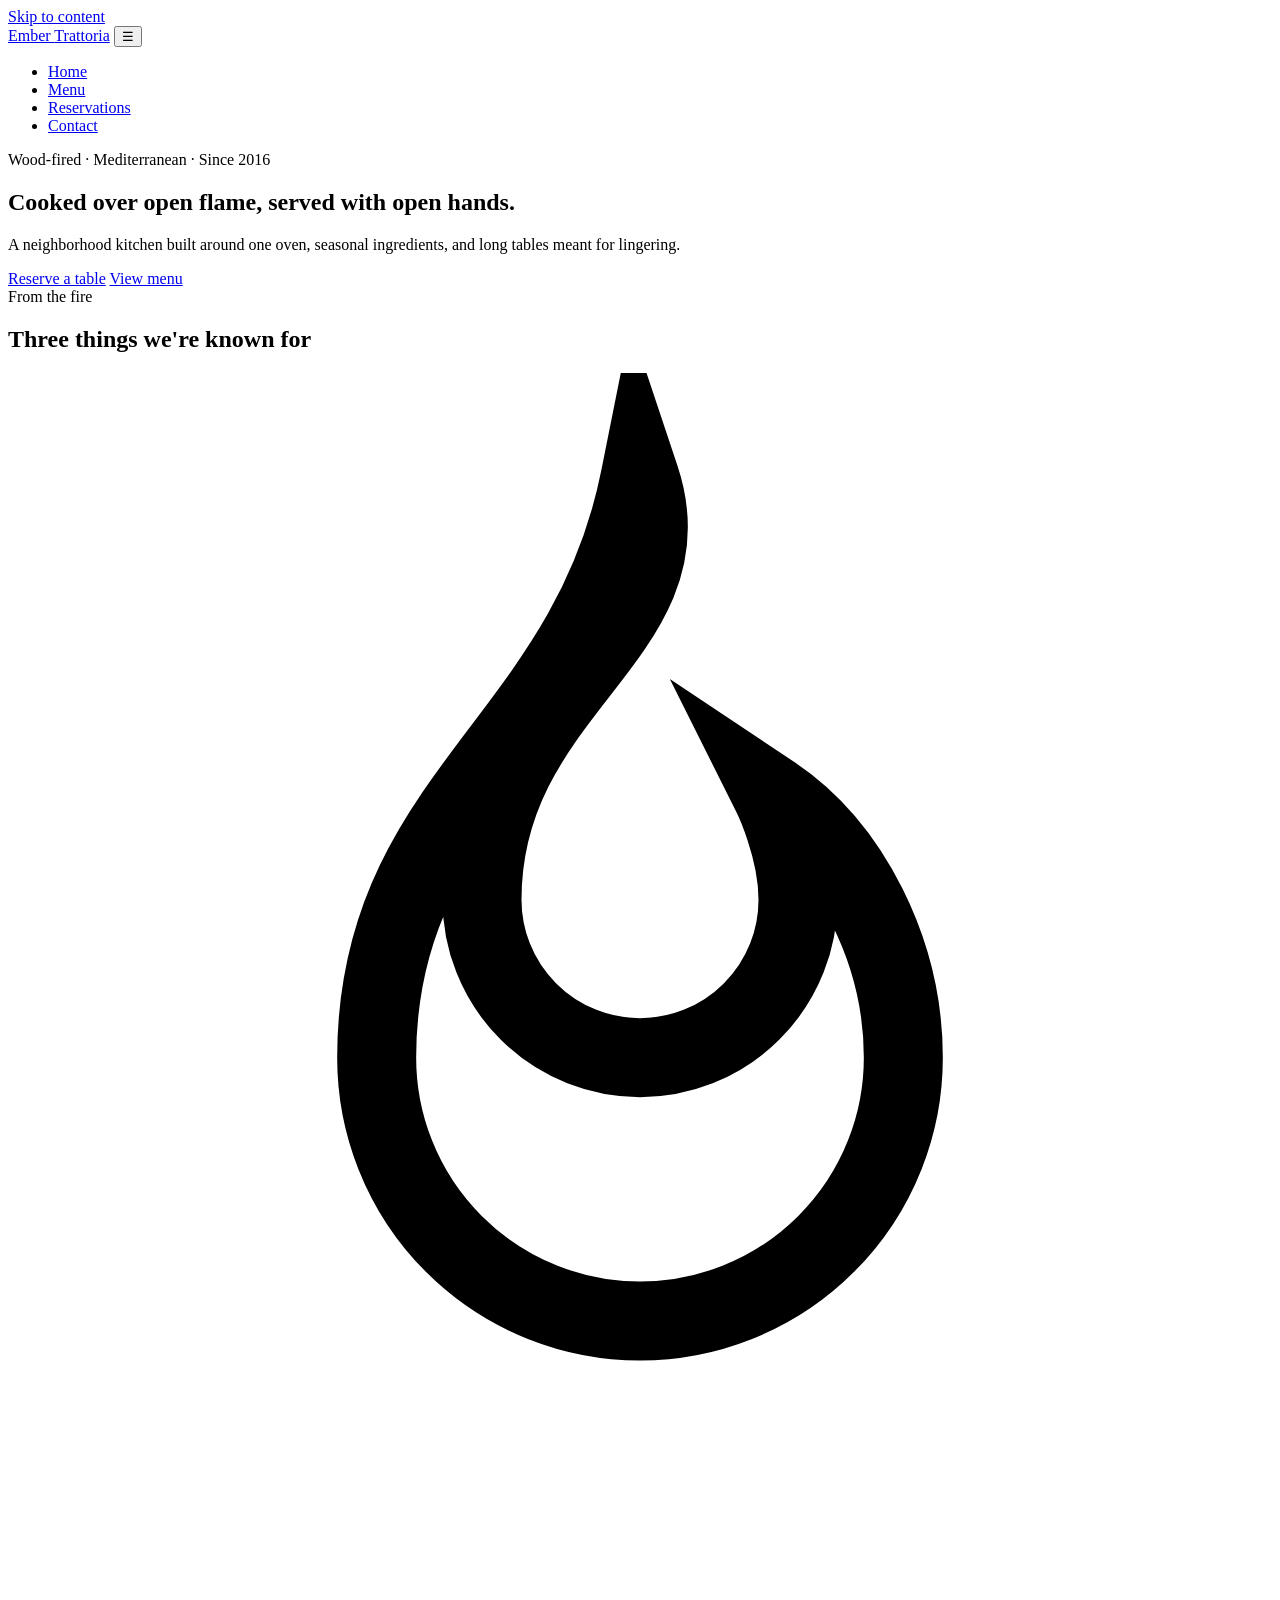
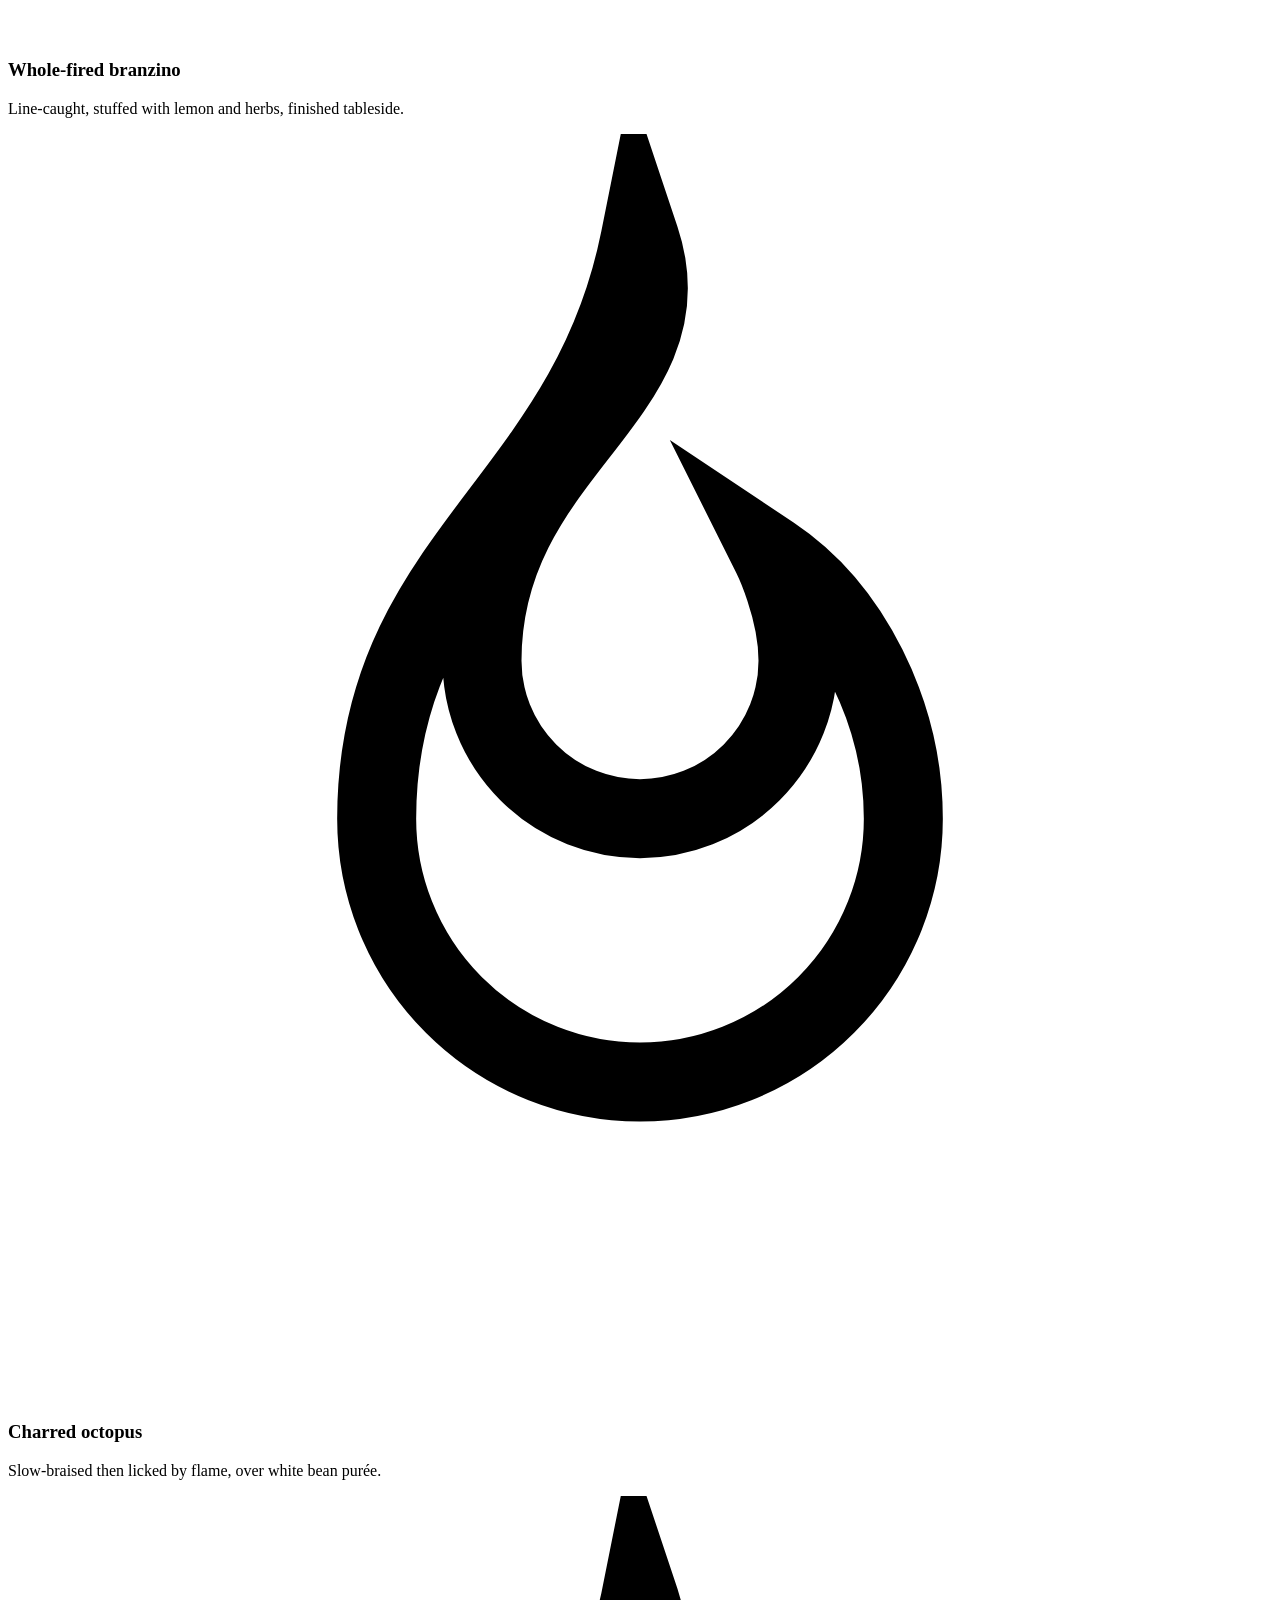
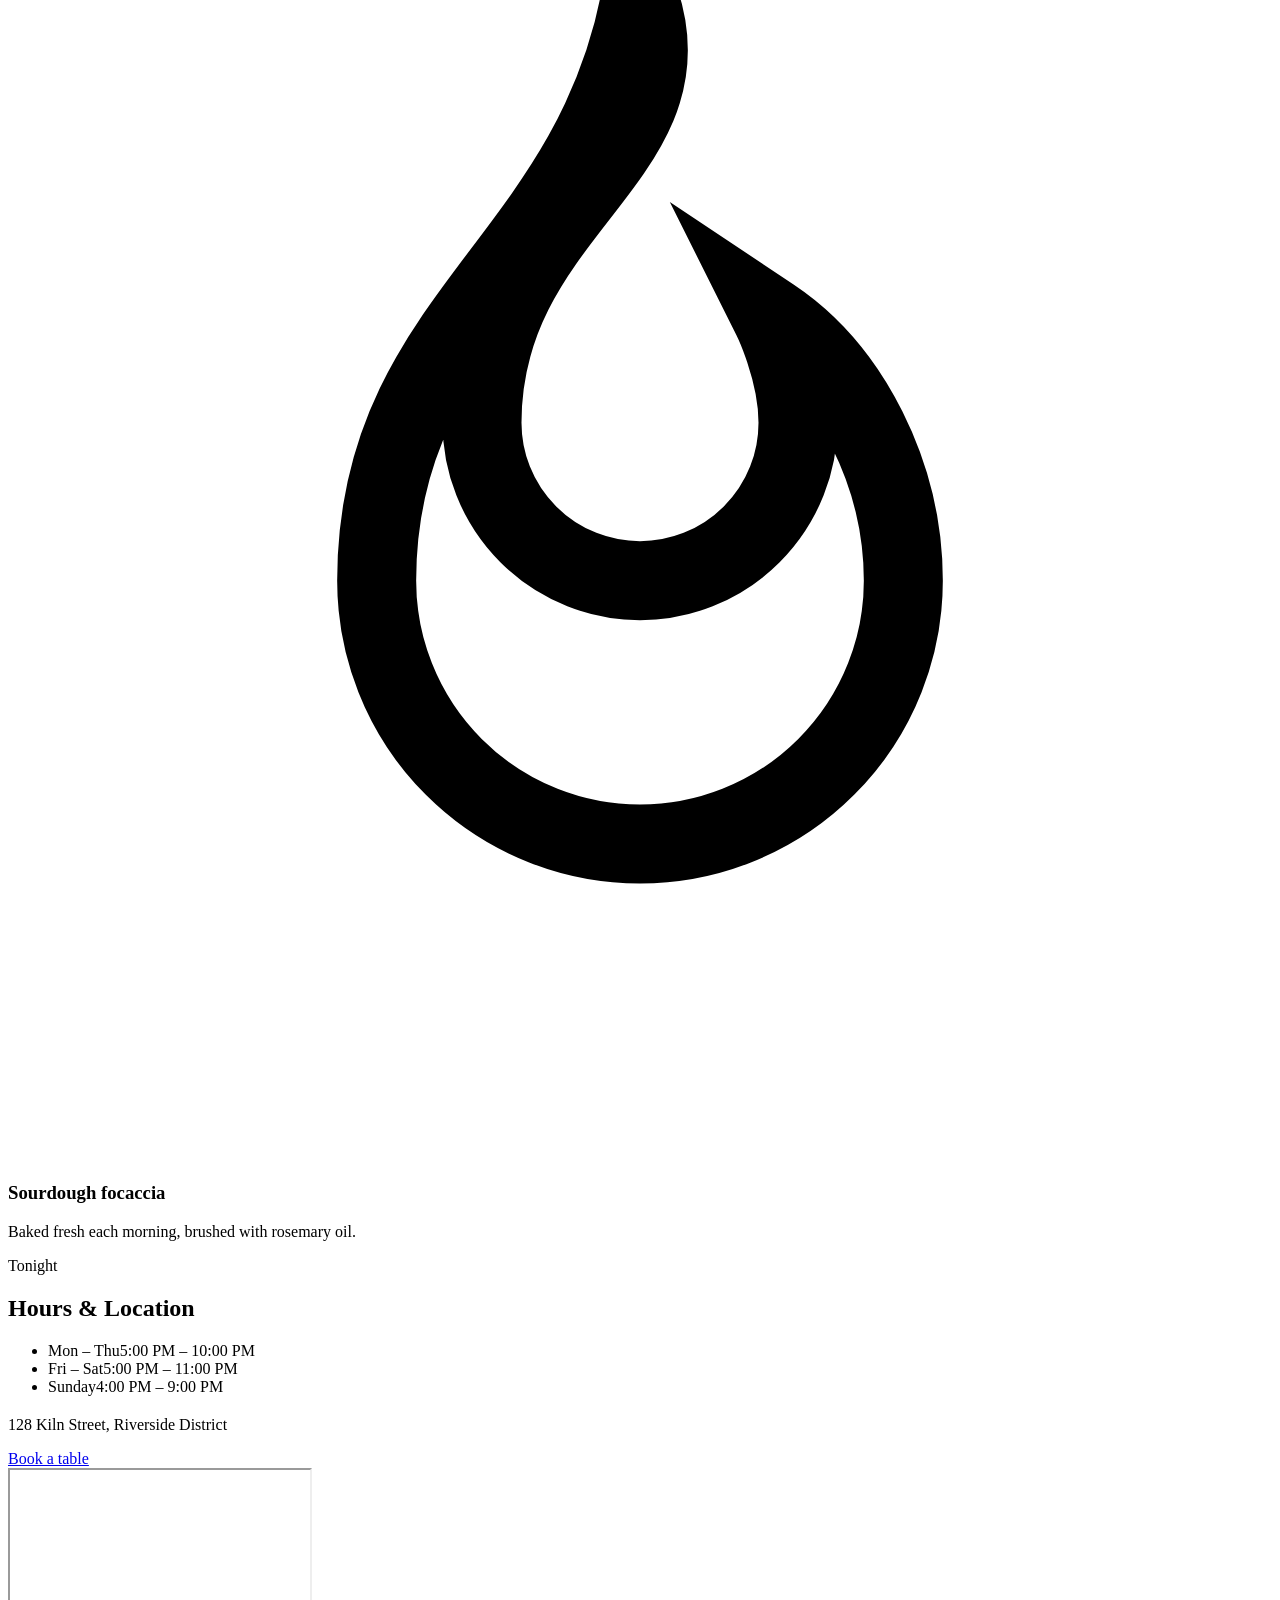
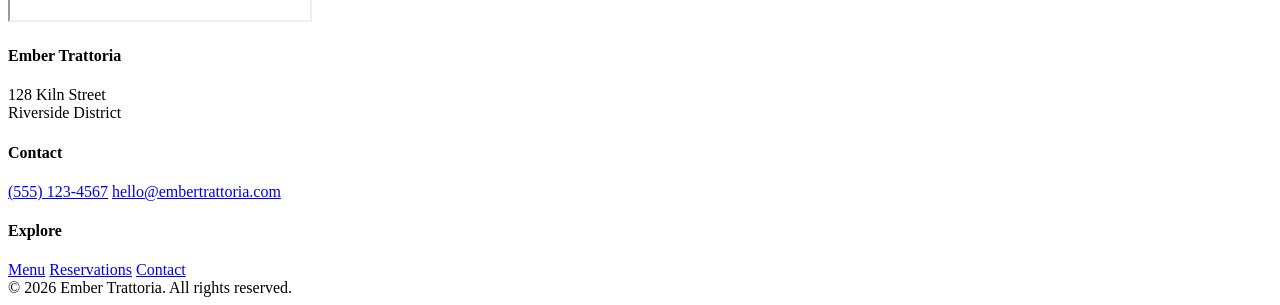
==== index.html @ e134a00c "Add files via upload" ====
<!DOCTYPE html>
<html lang="en">
<head>
<meta charset="UTF-8">
<meta name="viewport" content="width=device-width, initial-scale=1.0">
<title>Ember Trattoria — Wood-Fired Kitchen</title>
<meta name="description" content="Ember Trattoria is a wood-fired Mediterranean kitchen. View our menu, reserve a table, or stop by tonight.">
<link rel="stylesheet" href="css/style.css">
</head>
<body>
<a class="skip-link" href="#main">Skip to content</a>

<header class="site-header">
  <nav class="nav">
    <a class="logo" href="index.html">Ember <span>Trattoria</span></a>
    <button class="nav-toggle" aria-label="Toggle menu" aria-expanded="false">☰</button>
    <ul class="nav-links">
      <li><a href="index.html" aria-current="page">Home</a></li>
      <li><a href="menu.html">Menu</a></li>
      <li><a href="reservations.html">Reservations</a></li>
      <li><a href="contact.html">Contact</a></li>
    </ul>
  </nav>
</header>

<main id="main">

  <section class="hero">
    <div class="hero-content">
      <span class="eyebrow">Wood-fired · Mediterranean · Since 2016</span>
      <h1>Cooked over open flame, served with open hands.</h1>
      <p class="lead">A neighborhood kitchen built around one oven, seasonal ingredients, and long tables meant for lingering.</p>
      <div class="hero-ctas">
        <a class="btn btn-primary" href="reservations.html">Reserve a table</a>
        <a class="btn btn-outline" href="menu.html">View menu</a>
      </div>
    </div>
  </section>

  <section class="bg-alt">
    <div class="container">
      <div class="section-head center">
        <span class="eyebrow">From the fire</span>
        <h2>Three things we're known for</h2>
      </div>
      <div class="grid-3">
        <div class="dish-card">
          <svg class="dish-flame" viewBox="0 0 24 24" fill="none" stroke="currentColor" stroke-width="1.5"><path d="M12 2c1 3-3 4-3 8a3 3 0 0 0 6 0c0-1-.5-2-.5-2 1.5 1 2.5 3 2.5 5a5 5 0 0 1-10 0c0-5 4-6 5-11z"/></svg>
          <h3>Whole-fired branzino</h3>
          <p>Line-caught, stuffed with lemon and herbs, finished tableside.</p>
        </div>
        <div class="dish-card">
          <svg class="dish-flame" viewBox="0 0 24 24" fill="none" stroke="currentColor" stroke-width="1.5"><path d="M12 2c1 3-3 4-3 8a3 3 0 0 0 6 0c0-1-.5-2-.5-2 1.5 1 2.5 3 2.5 5a5 5 0 0 1-10 0c0-5 4-6 5-11z"/></svg>
          <h3>Charred octopus</h3>
          <p>Slow-braised then licked by flame, over white bean purée.</p>
        </div>
        <div class="dish-card">
          <svg class="dish-flame" viewBox="0 0 24 24" fill="none" stroke="currentColor" stroke-width="1.5"><path d="M12 2c1 3-3 4-3 8a3 3 0 0 0 6 0c0-1-.5-2-.5-2 1.5 1 2.5 3 2.5 5a5 5 0 0 1-10 0c0-5 4-6 5-11z"/></svg>
          <h3>Sourdough focaccia</h3>
          <p>Baked fresh each morning, brushed with rosemary oil.</p>
        </div>
      </div>
    </div>
  </section>

  <section>
    <div class="container info-grid">
      <div>
        <span class="eyebrow">Tonight</span>
        <h2>Hours &amp; Location</h2>
        <ul class="info-list">
          <li><span>Mon – Thu</span><span>5:00 PM – 10:00 PM</span></li>
          <li><span>Fri – Sat</span><span>5:00 PM – 11:00 PM</span></li>
          <li><span>Sunday</span><span>4:00 PM – 9:00 PM</span></li>
        </ul>
        <p style="margin-top:20px;">128 Kiln Street, Riverside District</p>
        <a class="btn btn-outline" style="margin-top:24px;" href="reservations.html">Book a table</a>
      </div>
      <div>
        <iframe class="map-frame" title="Map to Ember Trattoria"
          src="https://www.openstreetmap.org/export/embed.html?bbox=-0.13%2C51.50%2C-0.10%2C51.52&layer=mapnik"
          loading="lazy"></iframe>
      </div>
    </div>
  </section>

</main>

<footer class="site-footer">
  <div class="container">
    <div class="footer-grid">
      <div class="footer-col">
        <h4>Ember Trattoria</h4>
        <p>128 Kiln Street<br>Riverside District</p>
      </div>
      <div class="footer-col">
        <h4>Contact</h4>
        <a href="tel:+15551234567">(555) 123-4567</a>
        <a href="mailto:hello@embertrattoria.com">hello@embertrattoria.com</a>
      </div>
      <div class="footer-col">
        <h4>Explore</h4>
        <a href="menu.html">Menu</a>
        <a href="reservations.html">Reservations</a>
        <a href="contact.html">Contact</a>
      </div>
    </div>
    <div class="footer-bottom">&copy; 2026 Ember Trattoria. All rights reserved.</div>
  </div>
</footer>

<link rel="stylesheet" href="css/style.css">
<script src="js/script.js"></script>
</body>
</html>
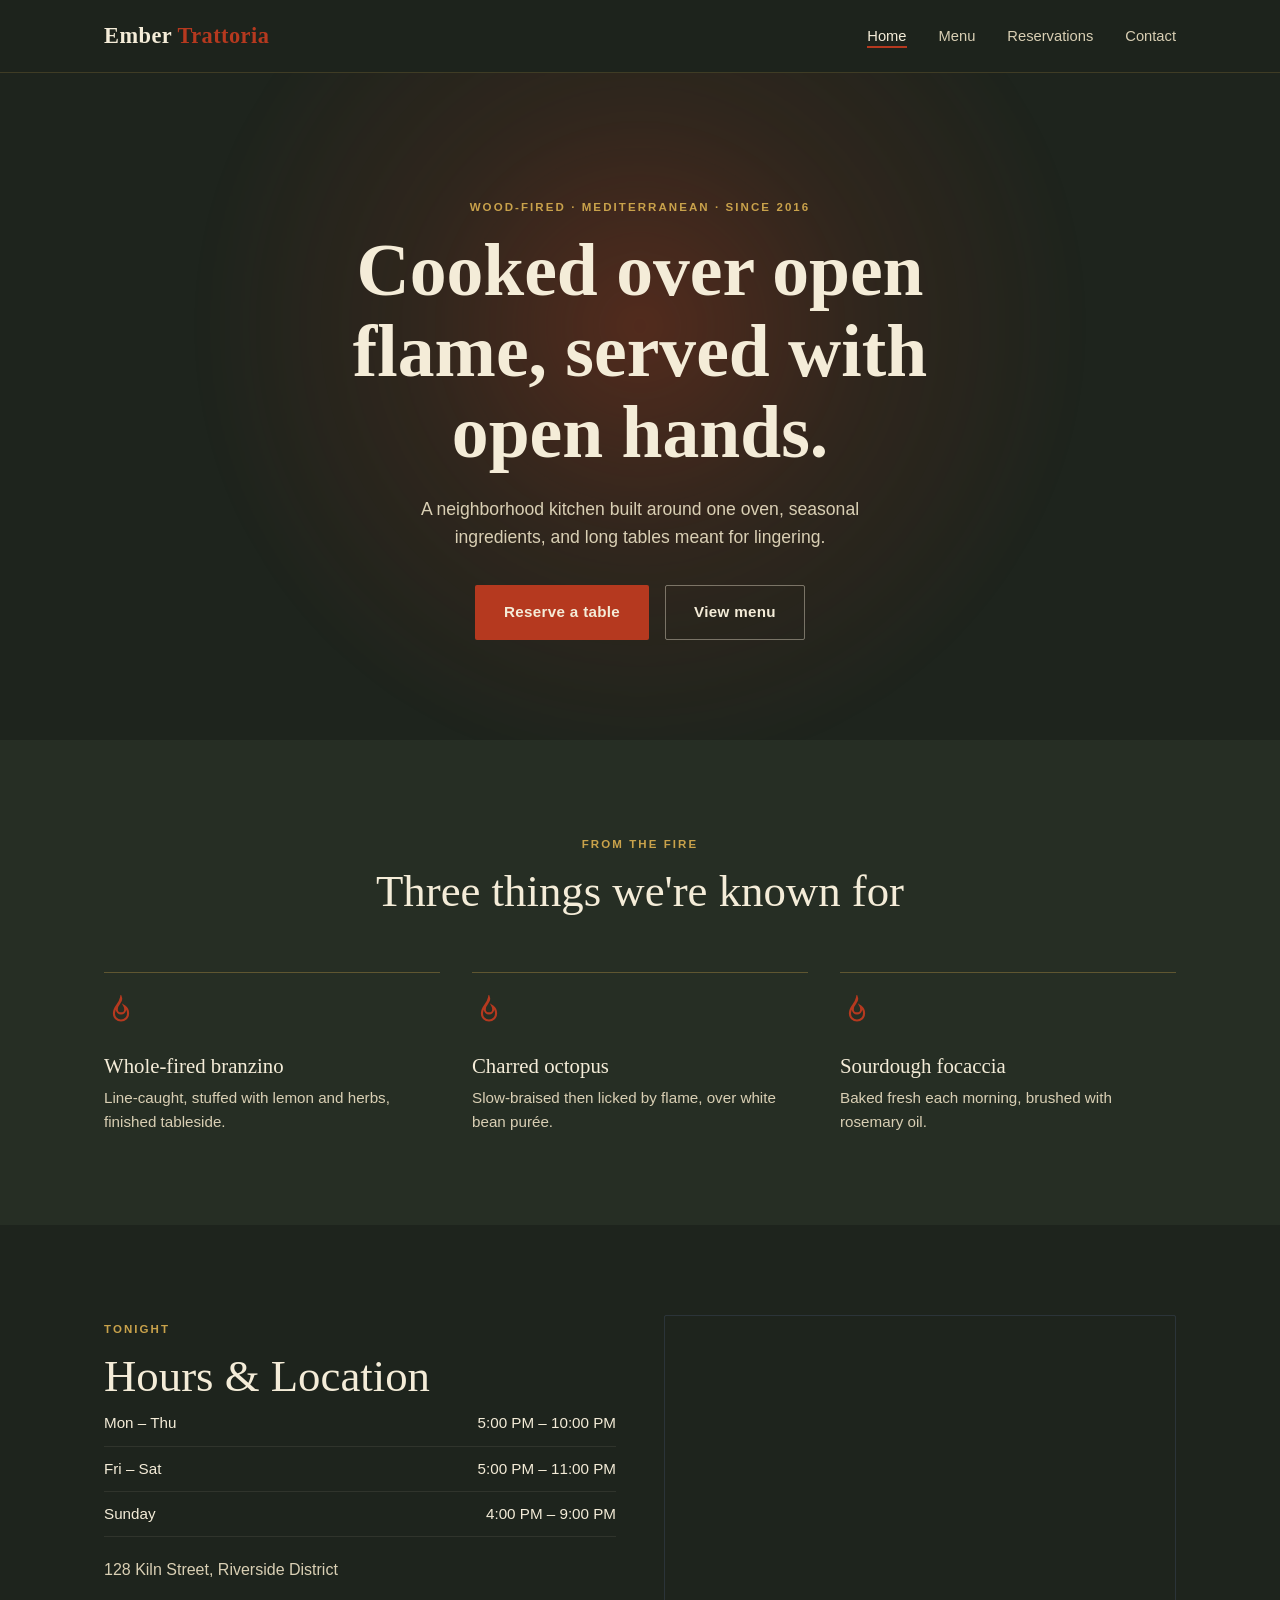
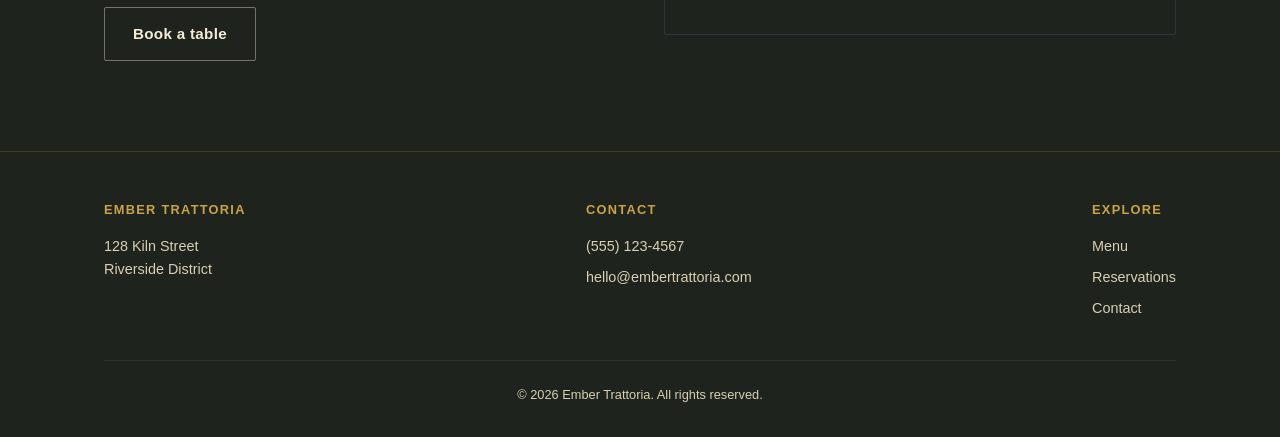
==== commit bc348f53: "Update index.html" ====
--- a/index.html
+++ b/index.html
@@ -1,11 +1,12 @@
 <!DOCTYPE html>
 <html lang="en">
 <head>
+ 
 <meta charset="UTF-8">
 <meta name="viewport" content="width=device-width, initial-scale=1.0">
 <title>Ember Trattoria — Wood-Fired Kitchen</title>
 <meta name="description" content="Ember Trattoria is a wood-fired Mediterranean kitchen. View our menu, reserve a table, or stop by tonight.">
-<link rel="stylesheet" href="css/style.css">
+<link rel="stylesheet" href="style.css">
 </head>
 <body>
 <a class="skip-link" href="#main">Skip to content</a>
@@ -109,7 +110,6 @@
   </div>
 </footer>
 
-<link rel="stylesheet" href="css/style.css">
-<script src="js/script.js"></script>
+<script src="script.js"></script>
 </body>
 </html>
--- a/style.css
+++ b/style.css
@@ -0,0 +1,399 @@
+/* ============================================
+   EMBER TRATTORIA — Design System
+   ============================================ */
+
+@import url('https://fonts.googleapis.com/css2?family=Fraunces:ital,opsz,wght@0,9..144,300;0,9..144,500;0,9..144,600;1,9..144,500&family=Work+Sans:wght@400;500;600;700&display=swap');
+
+:root {
+  /* Color tokens */
+  --bg:        #1E241D;   /* deep forest-charcoal */
+  --bg-alt:    #262E24;   /* slightly lifted panel */
+  --cream:     #F4ECD8;   /* paper cream */
+  --cream-dim: #D9CFB4;   /* muted cream for secondary text */
+  --brick:     #B5391F;   /* ember accent / CTA */
+  --brick-dim: #8C2C18;
+  --gold:      #C9A24B;   /* dividers, labels */
+  --olive:     #7C8C5E;   /* supporting accent */
+  --ink:       #14180F;   /* near-black, text on cream */
+
+  /* Type */
+  --font-display: 'Fraunces', Georgia, serif;
+  --font-body: 'Work Sans', -apple-system, sans-serif;
+
+  --radius: 2px;
+  --max-width: 1120px;
+}
+
+* { box-sizing: border-box; margin: 0; padding: 0; }
+
+html { scroll-behavior: smooth; }
+
+body {
+  background: var(--bg);
+  color: var(--cream);
+  font-family: var(--font-body);
+  line-height: 1.6;
+  -webkit-font-smoothing: antialiased;
+}
+
+img { max-width: 100%; display: block; }
+
+a { color: inherit; text-decoration: none; }
+
+.container {
+  max-width: var(--max-width);
+  margin: 0 auto;
+  padding: 0 24px;
+}
+
+.eyebrow {
+  display: inline-block;
+  font-family: var(--font-body);
+  font-size: 0.72rem;
+  font-weight: 600;
+  letter-spacing: 0.18em;
+  text-transform: uppercase;
+  color: var(--gold);
+  margin-bottom: 14px;
+}
+
+h1, h2, h3 {
+  font-family: var(--font-display);
+  font-weight: 500;
+  line-height: 1.1;
+  color: var(--cream);
+}
+
+h1 { font-size: clamp(2.6rem, 6vw, 4.6rem); font-weight: 600; }
+h2 { font-size: clamp(1.9rem, 4vw, 2.8rem); }
+h3 { font-size: 1.3rem; }
+
+p { color: var(--cream-dim); }
+
+.rule {
+  border: none;
+  border-top: 1px solid rgba(201, 162, 75, 0.35);
+  margin: 0;
+}
+
+/* ---------- Buttons ---------- */
+.btn {
+  display: inline-flex;
+  align-items: center;
+  gap: 8px;
+  padding: 14px 28px;
+  border-radius: var(--radius);
+  font-family: var(--font-body);
+  font-weight: 600;
+  font-size: 0.95rem;
+  letter-spacing: 0.02em;
+  cursor: pointer;
+  border: 1px solid transparent;
+  transition: transform 0.15s ease, background 0.2s ease, border-color 0.2s ease;
+}
+.btn:focus-visible { outline: 2px solid var(--gold); outline-offset: 3px; }
+
+.btn-primary {
+  background: var(--brick);
+  color: var(--cream);
+}
+.btn-primary:hover { background: var(--brick-dim); transform: translateY(-1px); }
+
+.btn-outline {
+  background: transparent;
+  color: var(--cream);
+  border-color: rgba(244, 236, 216, 0.4);
+}
+.btn-outline:hover { border-color: var(--gold); color: var(--gold); }
+
+/* ---------- Header / Nav ---------- */
+.site-header {
+  position: sticky;
+  top: 0;
+  z-index: 100;
+  background: rgba(30, 36, 29, 0.92);
+  backdrop-filter: blur(6px);
+  border-bottom: 1px solid rgba(201, 162, 75, 0.2);
+}
+.nav {
+  display: flex;
+  align-items: center;
+  justify-content: space-between;
+  padding: 18px 24px;
+  max-width: var(--max-width);
+  margin: 0 auto;
+}
+.logo {
+  font-family: var(--font-display);
+  font-size: 1.4rem;
+  font-weight: 600;
+  letter-spacing: 0.02em;
+}
+.logo span { color: var(--brick); }
+
+.nav-links {
+  display: flex;
+  gap: 32px;
+  list-style: none;
+}
+.nav-links a {
+  font-size: 0.92rem;
+  font-weight: 500;
+  color: var(--cream-dim);
+  position: relative;
+  padding-bottom: 4px;
+}
+.nav-links a:hover, .nav-links a[aria-current="page"] { color: var(--cream); }
+.nav-links a[aria-current="page"]::after {
+  content: '';
+  position: absolute;
+  left: 0; right: 0; bottom: 0;
+  height: 2px;
+  background: var(--brick);
+}
+
+.nav-toggle {
+  display: none;
+  background: none;
+  border: none;
+  color: var(--cream);
+  font-size: 1.6rem;
+  cursor: pointer;
+}
+
+@media (max-width: 760px) {
+  .nav-toggle { display: block; }
+  .nav-links {
+    position: absolute;
+    top: 100%; left: 0; right: 0;
+    background: var(--bg-alt);
+    flex-direction: column;
+    gap: 0;
+    max-height: 0;
+    overflow: hidden;
+    transition: max-height 0.3s ease;
+    border-bottom: 1px solid rgba(201, 162, 75, 0.2);
+  }
+  .nav-links.open { max-height: 400px; }
+  .nav-links li { border-top: 1px solid rgba(201, 162, 75, 0.1); }
+  .nav-links a { display: block; padding: 16px 24px; }
+}
+
+/* ---------- Hero (signature ember glow) ---------- */
+.hero {
+  position: relative;
+  overflow: hidden;
+  padding: 120px 24px 100px;
+  text-align: center;
+}
+.hero::before {
+  content: '';
+  position: absolute;
+  left: 50%; top: 38%;
+  width: 900px; height: 900px;
+  transform: translate(-50%, -50%);
+  background: radial-gradient(circle, rgba(181,57,31,0.35) 0%, rgba(181,57,31,0.12) 35%, transparent 70%);
+  filter: blur(10px);
+  animation: ember-pulse 6s ease-in-out infinite;
+  pointer-events: none;
+}
+@keyframes ember-pulse {
+  0%, 100% { opacity: 0.7; transform: translate(-50%, -50%) scale(1); }
+  50% { opacity: 1; transform: translate(-50%, -50%) scale(1.06); }
+}
+@media (prefers-reduced-motion: reduce) {
+  .hero::before { animation: none; }
+  html { scroll-behavior: auto; }
+}
+.hero-content { position: relative; z-index: 1; max-width: 720px; margin: 0 auto; }
+.hero p.lead {
+  font-size: 1.1rem;
+  max-width: 520px;
+  margin: 22px auto 34px;
+}
+.hero-ctas { display: flex; gap: 16px; justify-content: center; flex-wrap: wrap; }
+
+/* ---------- Sections ---------- */
+section { padding: 90px 0; }
+.section-head { max-width: 620px; margin-bottom: 56px; }
+.section-head.center { margin-left: auto; margin-right: auto; text-align: center; }
+
+.bg-alt { background: var(--bg-alt); }
+
+/* ---------- Dish / Feature Cards ---------- */
+.grid-3 {
+  display: grid;
+  grid-template-columns: repeat(3, 1fr);
+  gap: 32px;
+}
+@media (max-width: 860px) { .grid-3 { grid-template-columns: 1fr; } }
+
+.dish-card {
+  border-top: 1px solid rgba(201, 162, 75, 0.35);
+  padding-top: 22px;
+}
+.dish-card .dish-flame {
+  width: 34px; height: 34px;
+  margin-bottom: 18px;
+  color: var(--brick);
+}
+.dish-card h3 { margin-bottom: 8px; }
+.dish-card p { font-size: 0.95rem; }
+
+/* ---------- Menu page ---------- */
+.menu-section { margin-bottom: 64px; }
+.menu-section h2 { margin-bottom: 28px; }
+.menu-item {
+  display: flex;
+  justify-content: space-between;
+  align-items: baseline;
+  gap: 20px;
+  padding: 18px 0;
+  border-bottom: 1px dashed rgba(244, 236, 216, 0.15);
+}
+.menu-item:last-child { border-bottom: none; }
+.menu-item-name { font-family: var(--font-display); font-size: 1.15rem; color: var(--cream); }
+.menu-item-desc { font-size: 0.9rem; color: var(--cream-dim); margin-top: 4px; }
+.menu-item-price {
+  font-family: var(--font-body);
+  font-weight: 600;
+  color: var(--gold);
+  white-space: nowrap;
+}
+.menu-tag {
+  display: inline-block;
+  font-size: 0.68rem;
+  letter-spacing: 0.08em;
+  text-transform: uppercase;
+  color: var(--olive);
+  border: 1px solid var(--olive);
+  padding: 2px 7px;
+  border-radius: 20px;
+  margin-left: 8px;
+  vertical-align: middle;
+}
+
+/* ---------- Forms (Reservations / Contact) ---------- */
+.form-card {
+  background: var(--bg-alt);
+  border: 1px solid rgba(201, 162, 75, 0.25);
+  border-radius: var(--radius);
+  padding: 40px;
+  max-width: 640px;
+}
+.form-row { display: grid; grid-template-columns: 1fr 1fr; gap: 20px; }
+@media (max-width: 560px) { .form-row { grid-template-columns: 1fr; } }
+
+.field { margin-bottom: 22px; }
+.field label {
+  display: block;
+  font-size: 0.82rem;
+  font-weight: 600;
+  letter-spacing: 0.03em;
+  color: var(--cream-dim);
+  margin-bottom: 8px;
+}
+.field input, .field select, .field textarea {
+  width: 100%;
+  background: var(--bg);
+  border: 1px solid rgba(244, 236, 216, 0.25);
+  border-radius: var(--radius);
+  padding: 12px 14px;
+  color: var(--cream);
+  font-family: var(--font-body);
+  font-size: 0.95rem;
+}
+.field input:focus, .field select:focus, .field textarea:focus {
+  outline: none;
+  border-color: var(--gold);
+}
+.field textarea { resize: vertical; min-height: 100px; }
+.field-error {
+  color: var(--brick);
+  font-size: 0.8rem;
+  margin-top: 6px;
+  display: none;
+}
+.field.invalid input, .field.invalid select, .field.invalid textarea {
+  border-color: var(--brick);
+}
+.field.invalid .field-error { display: block; }
+
+.form-note {
+  font-size: 0.85rem;
+  color: var(--cream-dim);
+  margin-top: 18px;
+}
+.form-status {
+  margin-top: 18px;
+  padding: 14px 16px;
+  border-radius: var(--radius);
+  font-size: 0.9rem;
+  display: none;
+}
+.form-status.success { display: block; background: rgba(124,140,94,0.18); color: var(--olive); border: 1px solid var(--olive); }
+.form-status.error { display: block; background: rgba(181,57,31,0.15); color: var(--brick); border: 1px solid var(--brick); }
+
+/* ---------- Info blocks (hours/location) ---------- */
+.info-grid {
+  display: grid;
+  grid-template-columns: 1fr 1fr;
+  gap: 48px;
+}
+@media (max-width: 760px) { .info-grid { grid-template-columns: 1fr; } }
+.info-list { list-style: none; }
+.info-list li {
+  display: flex;
+  justify-content: space-between;
+  padding: 10px 0;
+  border-bottom: 1px solid rgba(244, 236, 216, 0.08);
+  font-size: 0.95rem;
+}
+.map-frame {
+  width: 100%;
+  height: 320px;
+  border: 1px solid rgba(201, 162, 75, 0.25);
+  border-radius: var(--radius);
+  filter: grayscale(0.4) invert(0.92) contrast(0.9);
+}
+
+/* ---------- Footer ---------- */
+.site-footer {
+  border-top: 1px solid rgba(201, 162, 75, 0.2);
+  padding: 48px 0 32px;
+}
+.footer-grid {
+  display: flex;
+  justify-content: space-between;
+  flex-wrap: wrap;
+  gap: 32px;
+  margin-bottom: 32px;
+}
+.footer-col h4 {
+  font-family: var(--font-body);
+  font-size: 0.8rem;
+  letter-spacing: 0.1em;
+  text-transform: uppercase;
+  color: var(--gold);
+  margin-bottom: 14px;
+}
+.footer-col p, .footer-col a { font-size: 0.9rem; color: var(--cream-dim); display: block; margin-bottom: 8px; }
+.footer-bottom {
+  text-align: center;
+  font-size: 0.8rem;
+  color: var(--cream-dim);
+  padding-top: 24px;
+  border-top: 1px solid rgba(244, 236, 216, 0.08);
+}
+
+/* Skip link for accessibility */
+.skip-link {
+  position: absolute;
+  left: -999px;
+  top: 0;
+  background: var(--gold);
+  color: var(--ink);
+  padding: 10px 16px;
+  z-index: 200;
+}
+.skip-link:focus { left: 12px; top: 12px; }
